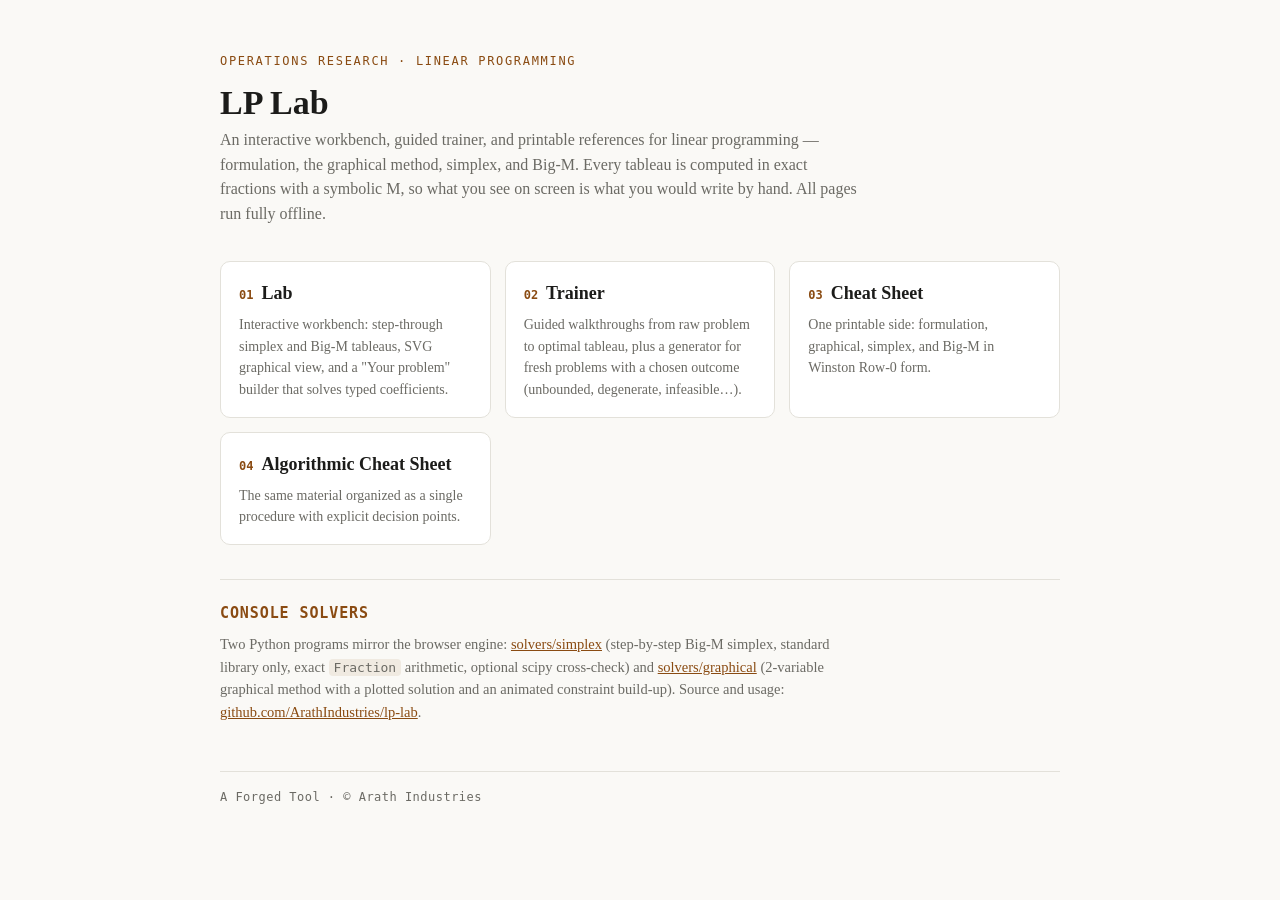
==== index.html @ 6a61ef43 "LP Lab: interactive simplex & Big-M toolkit with exact-arithmetic solvers Interactive workbench (lab" ====
<!doctype html>
<html lang="en">
<head>
<meta charset="utf-8">
<meta name="viewport" content="width=device-width,initial-scale=1">
<title>LP Lab — linear programming toolkit</title>
<meta name="description" content="Interactive simplex &amp; Big-M workbench, guided trainer, cheat sheets, and exact-arithmetic console solvers for linear programming.">
<style>
:root{
  --bg:#faf9f6;--card:#ffffff;--ink:#1c1c1a;--ink-soft:#6b6a64;--line:#e3e1da;
  --accent:#8a4b12;--accent-soft:rgba(138,75,18,.09);
  --mono:"Cascadia Code","JetBrains Mono",Consolas,monospace;
  --serif:Georgia,"Times New Roman",serif;
}
@media (prefers-color-scheme:dark){
  :root{--bg:#161514;--card:#1e1d1b;--ink:#e8e6e1;--ink-soft:#98968e;--line:#33312d;
        --accent:#e0a25e;--accent-soft:rgba(224,162,94,.10)}
}
*{box-sizing:border-box}
body{margin:0;background:var(--bg);color:var(--ink);font:16px/1.55 var(--serif)}
.wrap{max-width:880px;margin:0 auto;padding:48px 20px 32px}
.mark{font-family:var(--mono);font-size:12px;letter-spacing:.14em;text-transform:uppercase;color:var(--accent)}
h1{font-size:34px;margin:10px 0 6px;line-height:1.15}
p.sub{color:var(--ink-soft);max-width:640px;margin:0 0 34px}
.grid{display:grid;grid-template-columns:repeat(auto-fit,minmax(250px,1fr));gap:14px}
a.card{display:block;background:var(--card);border:1px solid var(--line);border-radius:10px;
  padding:18px 18px 16px;text-decoration:none;color:inherit;transition:border-color .15s}
a.card:hover{border-color:var(--accent)}
a.card h2{font-size:18px;margin:0 0 6px}
a.card h2 .n{font-family:var(--mono);font-size:12px;color:var(--accent);margin-right:8px}
a.card p{margin:0;font-size:14px;color:var(--ink-soft)}
.solvers{margin-top:34px;border-top:1px solid var(--line);padding-top:22px}
.solvers h3{font-size:15px;margin:0 0 8px;font-family:var(--mono);letter-spacing:.06em;
  text-transform:uppercase;color:var(--accent);font-weight:600}
.solvers p{font-size:14.5px;color:var(--ink-soft);max-width:640px;margin:0 0 8px}
code{font-family:var(--mono);font-size:13px;background:var(--accent-soft);border-radius:4px;padding:1px 5px}
a.plain{color:var(--accent)}
footer{margin-top:48px;border-top:1px solid var(--line);padding-top:16px;
  font-family:var(--mono);font-size:12px;color:var(--ink-soft);letter-spacing:.04em}
</style>
</head>
<body>
<div class="wrap">
<header>
  <span class="mark">Operations Research · Linear Programming</span>
  <h1>LP Lab</h1>
  <p class="sub">An interactive workbench, guided trainer, and printable references for
  linear programming — formulation, the graphical method, simplex, and Big-M.
  Every tableau is computed in exact fractions with a symbolic M, so what you
  see on screen is what you would write by hand. All pages run fully offline.</p>
</header>

<div class="grid">
  <a class="card" href="lab.html">
    <h2><span class="n">01</span>Lab</h2>
    <p>Interactive workbench: step-through simplex and Big-M tableaus, SVG
    graphical view, and a "Your problem" builder that solves typed coefficients.</p>
  </a>
  <a class="card" href="trainer.html">
    <h2><span class="n">02</span>Trainer</h2>
    <p>Guided walkthroughs from raw problem to optimal tableau, plus a generator
    for fresh problems with a chosen outcome (unbounded, degenerate, infeasible…).</p>
  </a>
  <a class="card" href="cheatsheet.html">
    <h2><span class="n">03</span>Cheat Sheet</h2>
    <p>One printable side: formulation, graphical, simplex, and Big-M in
    Winston Row-0 form.</p>
  </a>
  <a class="card" href="cheatsheet_algo.html">
    <h2><span class="n">04</span>Algorithmic Cheat Sheet</h2>
    <p>The same material organized as a single procedure with explicit
    decision points.</p>
  </a>
</div>

<div class="solvers">
  <h3>Console solvers</h3>
  <p>Two Python programs mirror the browser engine:
  <a class="plain" href="https://github.com/ArathIndustries/lp-lab/tree/main/solvers/simplex">solvers/simplex</a>
  (step-by-step Big-M simplex, standard library only, exact
  <code>Fraction</code> arithmetic, optional scipy cross-check) and
  <a class="plain" href="https://github.com/ArathIndustries/lp-lab/tree/main/solvers/graphical">solvers/graphical</a>
  (2-variable graphical method with a plotted solution and an animated
  constraint build-up). Source and usage:
  <a class="plain" href="https://github.com/ArathIndustries/lp-lab">github.com/ArathIndustries/lp-lab</a>.</p>
</div>

<footer>A Forged Tool · © Arath Industries</footer>
</div>
</body>
</html>
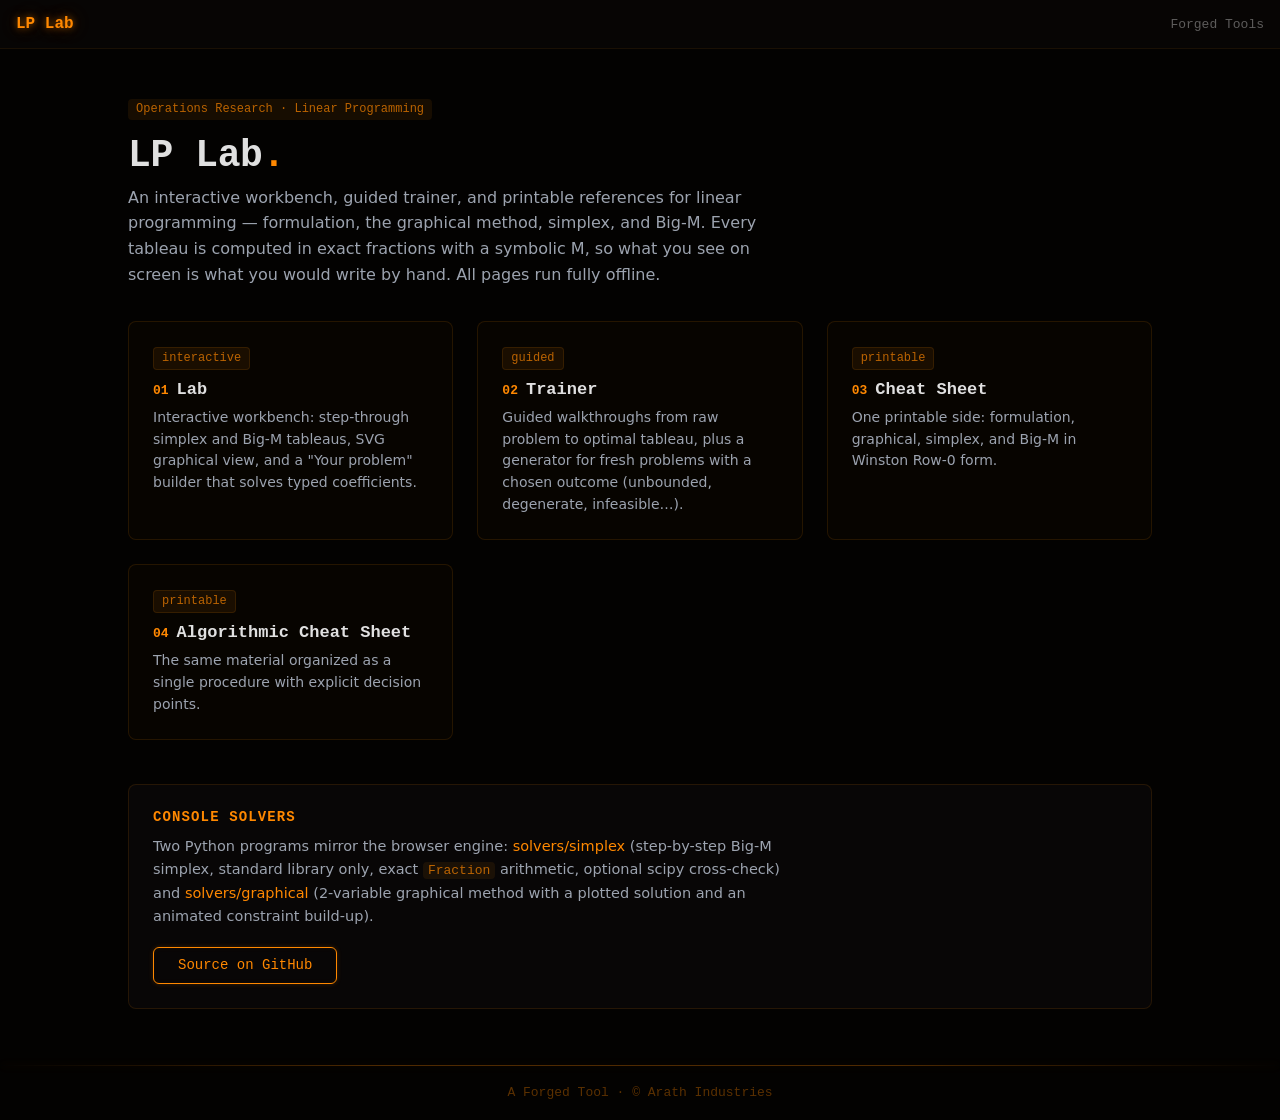
==== commit f3db342b: "Dress site in forged-kit brand chrome (arath.site design system) - Vendor forged.css (dark-only Arat" ====
--- a/index.html
+++ b/index.html
@@ -5,75 +5,68 @@
 <meta name="viewport" content="width=device-width,initial-scale=1">
 <title>LP Lab — linear programming toolkit</title>
 <meta name="description" content="Interactive simplex &amp; Big-M workbench, guided trainer, cheat sheets, and exact-arithmetic console solvers for linear programming.">
+<link rel="stylesheet" href="forged.css">
 <style>
-:root{
-  --bg:#faf9f6;--card:#ffffff;--ink:#1c1c1a;--ink-soft:#6b6a64;--line:#e3e1da;
-  --accent:#8a4b12;--accent-soft:rgba(138,75,18,.09);
-  --mono:"Cascadia Code","JetBrains Mono",Consolas,monospace;
-  --serif:Georgia,"Times New Roman",serif;
-}
-@media (prefers-color-scheme:dark){
-  :root{--bg:#161514;--card:#1e1d1b;--ink:#e8e6e1;--ink-soft:#98968e;--line:#33312d;
-        --accent:#e0a25e;--accent-soft:rgba(224,162,94,.10)}
-}
-*{box-sizing:border-box}
-body{margin:0;background:var(--bg);color:var(--ink);font:16px/1.55 var(--serif)}
-.wrap{max-width:880px;margin:0 auto;padding:48px 20px 32px}
-.mark{font-family:var(--mono);font-size:12px;letter-spacing:.14em;text-transform:uppercase;color:var(--accent)}
-h1{font-size:34px;margin:10px 0 6px;line-height:1.15}
-p.sub{color:var(--ink-soft);max-width:640px;margin:0 0 34px}
-.grid{display:grid;grid-template-columns:repeat(auto-fit,minmax(250px,1fr));gap:14px}
-a.card{display:block;background:var(--card);border:1px solid var(--line);border-radius:10px;
-  padding:18px 18px 16px;text-decoration:none;color:inherit;transition:border-color .15s}
-a.card:hover{border-color:var(--accent)}
-a.card h2{font-size:18px;margin:0 0 6px}
-a.card h2 .n{font-family:var(--mono);font-size:12px;color:var(--accent);margin-right:8px}
-a.card p{margin:0;font-size:14px;color:var(--ink-soft)}
-.solvers{margin-top:34px;border-top:1px solid var(--line);padding-top:22px}
-.solvers h3{font-size:15px;margin:0 0 8px;font-family:var(--mono);letter-spacing:.06em;
-  text-transform:uppercase;color:var(--accent);font-weight:600}
-.solvers p{font-size:14.5px;color:var(--ink-soft);max-width:640px;margin:0 0 8px}
-code{font-family:var(--mono);font-size:13px;background:var(--accent-soft);border-radius:4px;padding:1px 5px}
-a.plain{color:var(--accent)}
-footer{margin-top:48px;border-top:1px solid var(--line);padding-top:16px;
-  font-family:var(--mono);font-size:12px;color:var(--ink-soft);letter-spacing:.04em}
+main.container{width:100%;max-width:var(--fk-container-max);margin:0 auto;padding:48px var(--fk-pad-x) 56px}
+h1{font-family:var(--fk-font-mono);font-size:clamp(28px,5vw,38px);margin:14px 0 8px;color:var(--fk-text);letter-spacing:-.01em}
+h1 .dot{color:var(--fk-accent)}
+p.sub{color:var(--fk-text-dim);max-width:640px;margin:0 0 34px;line-height:1.6}
+.grid{display:grid;grid-template-columns:repeat(auto-fit,minmax(260px,1fr));gap:var(--fk-gap)}
+a.fk-card{display:block;text-decoration:none;color:inherit;background:var(--fk-card-bg-tint)}
+a.fk-card h2{font-family:var(--fk-font-mono);font-size:17px;margin:10px 0 8px;color:var(--fk-text)}
+a.fk-card h2 .n{color:var(--fk-accent);margin-right:8px;font-size:13px}
+a.fk-card p{margin:0;font-size:14px;color:var(--fk-text-dim);line-height:1.55}
+.solvers{margin-top:44px}
+.solvers h3{font-family:var(--fk-font-mono);font-size:14px;letter-spacing:.08em;text-transform:uppercase;color:var(--fk-accent);margin:0 0 10px}
+.solvers p{font-size:14.5px;color:var(--fk-text-dim);max-width:640px;margin:0 0 18px;line-height:1.6}
+.solvers a.plain{color:var(--fk-accent);text-decoration:none}
+.solvers a.plain:hover{text-shadow:0 0 8px rgba(var(--fk-accent-rgb),.3)}
+code{font-family:var(--fk-font-mono);font-size:13px;background:var(--fk-chip-bg);color:var(--fk-accent-dim);border-radius:var(--fk-radius-sm);padding:1px 5px}
 </style>
 </head>
-<body>
-<div class="wrap">
-<header>
-  <span class="mark">Operations Research · Linear Programming</span>
-  <h1>LP Lab</h1>
-  <p class="sub">An interactive workbench, guided trainer, and printable references for
-  linear programming — formulation, the graphical method, simplex, and Big-M.
-  Every tableau is computed in exact fractions with a symbolic M, so what you
-  see on screen is what you would write by hand. All pages run fully offline.</p>
+<body class="fk-page">
+
+<header class="fk-header">
+  <span class="fk-header-title">LP Lab</span>
+  <a class="fk-header-link" href="https://www.arath.site/forged/tools">Forged Tools</a>
 </header>
 
+<main class="container">
+<span class="fk-chip">Operations Research · Linear Programming</span>
+<h1>LP Lab<span class="dot">.</span></h1>
+<p class="sub">An interactive workbench, guided trainer, and printable references for
+linear programming — formulation, the graphical method, simplex, and Big-M.
+Every tableau is computed in exact fractions with a symbolic M, so what you
+see on screen is what you would write by hand. All pages run fully offline.</p>
+
 <div class="grid">
-  <a class="card" href="lab.html">
+  <a class="fk-card" href="lab.html">
+    <span class="fk-chip fk-chip-preview">interactive</span>
     <h2><span class="n">01</span>Lab</h2>
     <p>Interactive workbench: step-through simplex and Big-M tableaus, SVG
     graphical view, and a "Your problem" builder that solves typed coefficients.</p>
   </a>
-  <a class="card" href="trainer.html">
+  <a class="fk-card" href="trainer.html">
+    <span class="fk-chip fk-chip-preview">guided</span>
     <h2><span class="n">02</span>Trainer</h2>
     <p>Guided walkthroughs from raw problem to optimal tableau, plus a generator
     for fresh problems with a chosen outcome (unbounded, degenerate, infeasible…).</p>
   </a>
-  <a class="card" href="cheatsheet.html">
+  <a class="fk-card" href="cheatsheet.html">
+    <span class="fk-chip fk-chip-preview">printable</span>
     <h2><span class="n">03</span>Cheat Sheet</h2>
     <p>One printable side: formulation, graphical, simplex, and Big-M in
     Winston Row-0 form.</p>
   </a>
-  <a class="card" href="cheatsheet_algo.html">
+  <a class="fk-card" href="cheatsheet_algo.html">
+    <span class="fk-chip fk-chip-preview">printable</span>
     <h2><span class="n">04</span>Algorithmic Cheat Sheet</h2>
     <p>The same material organized as a single procedure with explicit
     decision points.</p>
   </a>
 </div>
 
-<div class="solvers">
+<div class="solvers fk-card">
   <h3>Console solvers</h3>
   <p>Two Python programs mirror the browser engine:
   <a class="plain" href="https://github.com/ArathIndustries/lp-lab/tree/main/solvers/simplex">solvers/simplex</a>
@@ -81,11 +74,14 @@
   <code>Fraction</code> arithmetic, optional scipy cross-check) and
   <a class="plain" href="https://github.com/ArathIndustries/lp-lab/tree/main/solvers/graphical">solvers/graphical</a>
   (2-variable graphical method with a plotted solution and an animated
-  constraint build-up). Source and usage:
-  <a class="plain" href="https://github.com/ArathIndustries/lp-lab">github.com/ArathIndustries/lp-lab</a>.</p>
+  constraint build-up).</p>
+  <a class="fk-btn" href="https://github.com/ArathIndustries/lp-lab">Source on GitHub</a>
 </div>
+</main>
 
-<footer>A Forged Tool · © Arath Industries</footer>
-</div>
+<footer class="fk-footer">
+  <a href="https://www.arath.site">A Forged Tool &middot; &copy; Arath Industries</a>
+</footer>
+
 </body>
 </html>
--- a/forged.css
+++ b/forged.css
@@ -0,0 +1,249 @@
+/* ==========================================================================
+   forged-kit — forged.css
+   Shared brand layer for Arath Industries "Forged Tools" static sites.
+   Upstream source of truth: portfolio-website (arath.site) —
+   src/app/globals.css, src/app/forged/tools/page.tsx,
+   src/components/Header.tsx, src/components/Footer.tsx.
+   Self-contained: no build step, no external requests, no webfont loads.
+   Non-invasive: nothing here restyles bare elements outside .fk-* scope.
+   The site (and this kit) is dark-only.
+   ========================================================================== */
+
+:root {
+  /* --- Color: backgrounds --- */
+  --fk-bg: #030201;                       /* page background (site body) */
+  --fk-surface: #090706;                  /* raised surface / header band */
+  --fk-card-bg: rgba(13, 11, 10, 0.6);    /* card background */
+  --fk-card-bg-tint: rgba(255, 136, 0, 0.02); /* forged-tools card tint */
+
+  /* --- Color: text --- */
+  --fk-text: #e0e0e0;                     /* primary text */
+  --fk-text-dim: #9ca3af;                 /* secondary text (site gray-400) */
+  --fk-text-faint: rgba(255, 255, 255, 0.35); /* de-emphasized nav text */
+
+  /* --- Color: accent (neon orange) --- */
+  --fk-accent: #FF8800;
+  --fk-accent-deep: #994400;
+  --fk-accent-rgb: 255, 136, 0;           /* for rgba() composition */
+  --fk-accent-dim: rgba(255, 136, 0, 0.7);   /* chip text */
+  --fk-accent-faint: rgba(255, 136, 0, 0.35); /* footer / maker's-mark text */
+
+  /* --- Borders --- */
+  --fk-border-neutral: rgba(255, 255, 255, 0.06); /* resting card border */
+  --fk-border-faint: rgba(255, 136, 0, 0.08);     /* header/footer hairlines */
+  --fk-border-soft: rgba(255, 136, 0, 0.12);      /* forged-tools card border */
+  --fk-border-strong: rgba(255, 136, 0, 0.35);    /* hover border */
+
+  /* --- Fills --- */
+  --fk-chip-bg: rgba(255, 136, 0, 0.08);
+  --fk-btn-filled-bg: rgba(255, 136, 0, 0.2);
+  --fk-btn-filled-bg-hover: rgba(255, 136, 0, 0.35);
+  --fk-btn-bg-hover: rgba(255, 136, 0, 0.15);
+
+  /* --- Typography (web-safe fallbacks; kit loads no webfonts) --- */
+  --fk-font-sans: Inter, system-ui, -apple-system, "Segoe UI", Roboto,
+    Helvetica, Arial, sans-serif;
+  --fk-font-mono: "JetBrains Mono", ui-monospace, SFMono-Regular, Menlo,
+    Consolas, "Liberation Mono", monospace;
+
+  /* --- Radii --- */
+  --fk-radius-sm: 0.25rem;                /* chips */
+  --fk-radius-btn: 0.375rem;              /* buttons */
+  --fk-radius-card: 0.5rem;               /* cards */
+
+  /* --- Glow shadows --- */
+  --fk-glow-btn: 0 0 5px rgba(255, 136, 0, 0.2),
+    inset 0 0 5px rgba(255, 136, 0, 0.05);
+  --fk-glow-btn-hover: 0 0 10px rgba(255, 136, 0, 0.4),
+    0 0 30px rgba(255, 136, 0, 0.15), inset 0 0 10px rgba(255, 136, 0, 0.1);
+  --fk-glow-btn-filled: 0 0 8px rgba(255, 136, 0, 0.3),
+    inset 0 0 8px rgba(255, 136, 0, 0.1);
+  --fk-glow-btn-filled-hover: 0 0 15px rgba(255, 136, 0, 0.5),
+    0 0 40px rgba(255, 136, 0, 0.2), inset 0 0 15px rgba(255, 136, 0, 0.15);
+  --fk-glow-card-hover: 0 0 15px rgba(255, 136, 0, 0.06),
+    inset 0 0 30px rgba(255, 136, 0, 0.02);
+  --fk-glow-divider: 0 0 8px rgba(255, 136, 0, 0.15),
+    0 0 20px rgba(255, 136, 0, 0.05);
+  --fk-glow-text: 0 0 7px rgba(255, 136, 0, 0.6),
+    0 0 20px rgba(255, 136, 0, 0.3), 0 0 40px rgba(255, 136, 0, 0.15);
+
+  /* --- Spacing rhythm --- */
+  --fk-container-max: 64rem;              /* site max-w-3xl..5xl range */
+  --fk-pad-x: 1rem;                       /* container side padding */
+  --fk-card-pad: 1.5rem;                  /* card padding (site p-6) */
+  --fk-gap: 1.5rem;                       /* card-to-card gap (space-y-6) */
+}
+
+/* --------------------------------------------------------------------------
+   .fk-page — base canvas. Apply to <body> (or a wrapper). Sets background,
+   text color, and the sans stack. Does not touch child element defaults.
+   -------------------------------------------------------------------------- */
+.fk-page {
+  margin: 0;
+  min-height: 100vh;
+  display: flex;
+  flex-direction: column;
+  background-color: var(--fk-bg);
+  color: var(--fk-text);
+  font-family: var(--fk-font-sans);
+}
+
+/* --------------------------------------------------------------------------
+   .fk-header — slim top band. Markup:
+   <header class="fk-header">
+     <span class="fk-header-title">Tool Name</span>
+     <a class="fk-header-link" href="https://www.arath.site/forged/tools">Forged Tools</a>
+   </header>
+   -------------------------------------------------------------------------- */
+.fk-header {
+  position: sticky;
+  top: 0;
+  z-index: 50;
+  display: flex;
+  align-items: center;
+  justify-content: space-between;
+  gap: 1rem;
+  height: 3rem;
+  padding: 0 var(--fk-pad-x);
+  background: rgba(9, 7, 6, 0.8);
+  backdrop-filter: blur(4px);
+  -webkit-backdrop-filter: blur(4px);
+  border-bottom: 1px solid var(--fk-border-faint);
+  font-family: var(--fk-font-mono);
+}
+
+.fk-header-title {
+  font-weight: 700;
+  font-size: 1rem;
+  color: var(--fk-accent);
+  text-shadow: var(--fk-glow-text);
+  text-decoration: none;
+}
+
+.fk-header-link {
+  font-size: 0.8125rem;
+  color: var(--fk-text-faint);
+  text-decoration: none;
+  transition: color 0.2s ease, text-shadow 0.2s ease;
+}
+
+.fk-header-link:hover {
+  color: var(--fk-accent);
+  text-shadow: 0 0 8px rgba(var(--fk-accent-rgb), 0.3);
+}
+
+/* --------------------------------------------------------------------------
+   .fk-card — content panel with neon hover border.
+   -------------------------------------------------------------------------- */
+.fk-card {
+  padding: var(--fk-card-pad);
+  background: var(--fk-card-bg);
+  border: 1px solid var(--fk-border-soft);
+  border-radius: var(--fk-radius-card);
+  transition: border-color 0.3s ease, box-shadow 0.3s ease;
+}
+
+.fk-card:hover {
+  border-color: var(--fk-border-strong);
+  box-shadow: var(--fk-glow-card-hover);
+}
+
+/* --------------------------------------------------------------------------
+   .fk-chip — small mono tag. .fk-chip-preview — status variant
+   ("early preview"); same palette as tags on /forged/tools, plus a
+   hairline accent border to read as a status rather than a tag.
+   -------------------------------------------------------------------------- */
+.fk-chip {
+  display: inline-block;
+  padding: 0.125rem 0.5rem;
+  font-family: var(--fk-font-mono);
+  font-size: 0.75rem;
+  line-height: 1.4;
+  border-radius: var(--fk-radius-sm);
+  background: var(--fk-chip-bg);
+  color: var(--fk-accent-dim);
+}
+
+.fk-chip-preview {
+  border: 1px solid var(--fk-border-soft);
+}
+
+/* --------------------------------------------------------------------------
+   .fk-btn / .fk-btn-filled — the site's neon-btn / neon-btn-filled.
+   Work on <a> and <button>.
+   -------------------------------------------------------------------------- */
+.fk-btn,
+.fk-btn-filled {
+  display: inline-block;
+  padding: 0.5rem 1.5rem;
+  font-family: var(--fk-font-mono);
+  font-size: 0.875rem;
+  line-height: 1.4;
+  text-decoration: none;
+  cursor: pointer;
+  border-radius: var(--fk-radius-btn);
+  transition: all 0.2s ease;
+}
+
+.fk-btn {
+  border: 1px solid var(--fk-accent);
+  color: var(--fk-accent);
+  background: transparent;
+  box-shadow: var(--fk-glow-btn);
+}
+
+.fk-btn:hover {
+  background: var(--fk-btn-bg-hover);
+  box-shadow: var(--fk-glow-btn-hover);
+}
+
+.fk-btn-filled {
+  border: 1px solid var(--fk-accent);
+  color: #fff;
+  background: var(--fk-btn-filled-bg);
+  box-shadow: var(--fk-glow-btn-filled);
+}
+
+.fk-btn-filled:hover {
+  background: var(--fk-btn-filled-bg-hover);
+  box-shadow: var(--fk-glow-btn-filled-hover);
+}
+
+/* --------------------------------------------------------------------------
+   .fk-footer — maker's mark. Markup:
+   <footer class="fk-footer">
+     <a href="https://www.arath.site">A Forged Tool &middot; &copy; Arath Industries</a>
+   </footer>
+   Gradient hairline + glow reproduces the site footer divider.
+   -------------------------------------------------------------------------- */
+.fk-footer {
+  margin-top: auto;
+  padding: 1.25rem var(--fk-pad-x);
+  text-align: center;
+  font-family: var(--fk-font-mono);
+  font-size: 0.8125rem;
+  position: relative;
+}
+
+.fk-footer::before {
+  content: "";
+  position: absolute;
+  top: 0;
+  left: 0;
+  right: 0;
+  height: 1px;
+  background: linear-gradient(90deg, transparent,
+    rgba(255, 136, 0, 0.3) 30%, rgba(255, 136, 0, 0.3) 70%, transparent);
+  box-shadow: var(--fk-glow-divider);
+}
+
+.fk-footer a {
+  color: var(--fk-accent-faint);
+  text-decoration: none;
+  transition: color 0.2s ease, text-shadow 0.2s ease;
+}
+
+.fk-footer a:hover {
+  color: var(--fk-accent);
+  text-shadow: 0 0 8px rgba(var(--fk-accent-rgb), 0.3);
+}
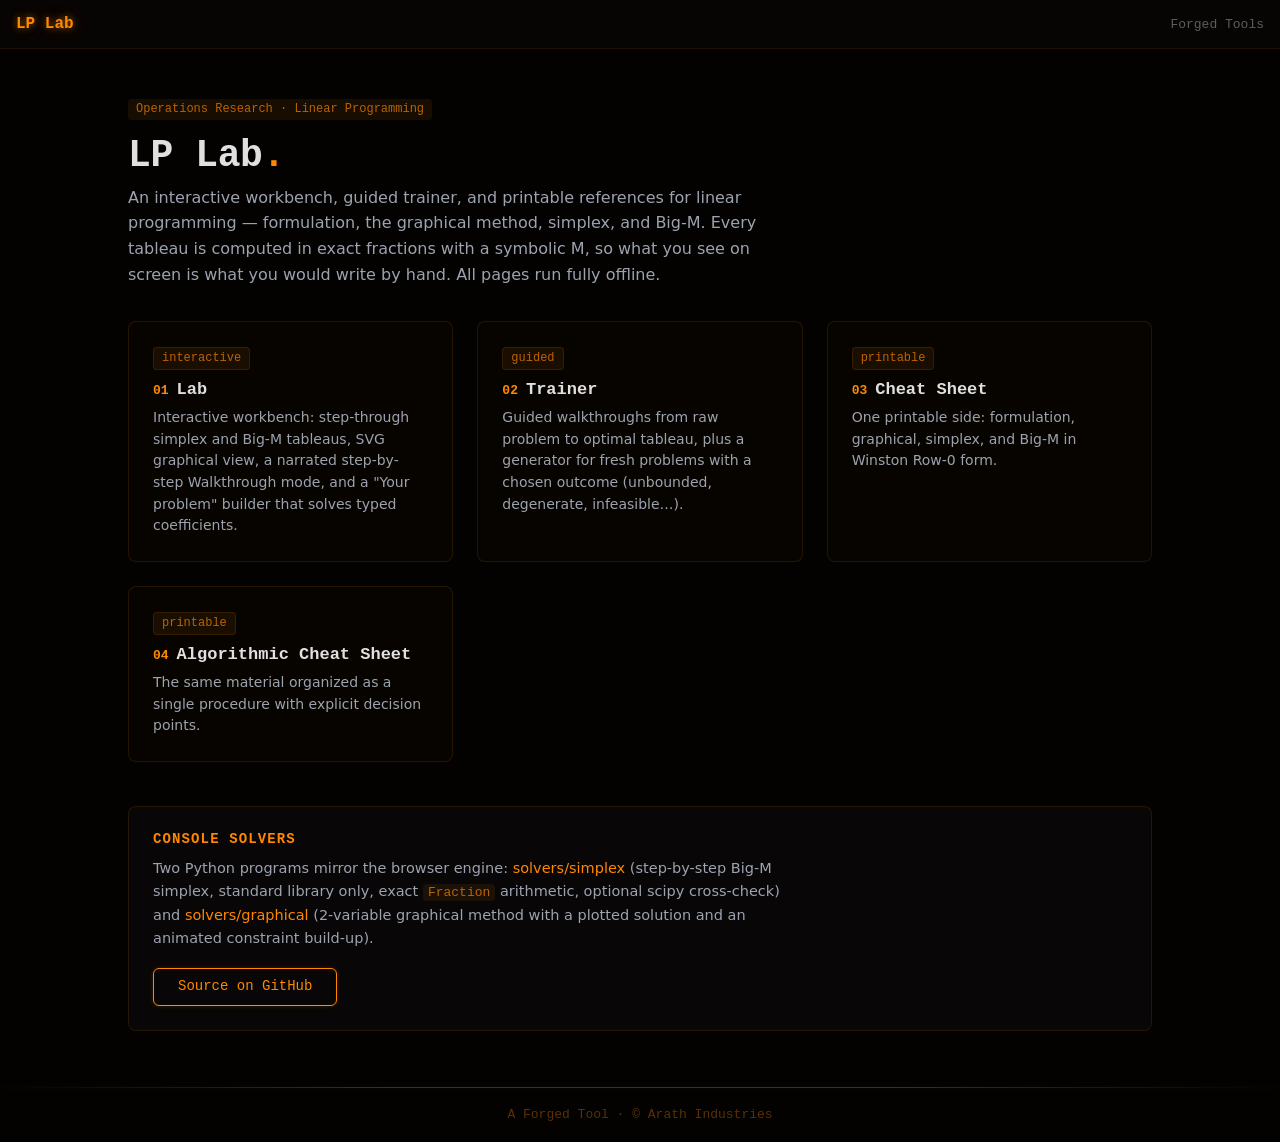
==== commit 4b5b3b34: "Add narrated Walkthrough mode driven by shared FkStepPlayer - Vendor forged-kit step-player.js + ste" ====
--- a/index.html
+++ b/index.html
@@ -44,7 +44,8 @@
     <span class="fk-chip fk-chip-preview">interactive</span>
     <h2><span class="n">01</span>Lab</h2>
     <p>Interactive workbench: step-through simplex and Big-M tableaus, SVG
-    graphical view, and a "Your problem" builder that solves typed coefficients.</p>
+    graphical view, a narrated step-by-step Walkthrough mode, and a
+    "Your problem" builder that solves typed coefficients.</p>
   </a>
   <a class="fk-card" href="trainer.html">
     <span class="fk-chip fk-chip-preview">guided</span>
